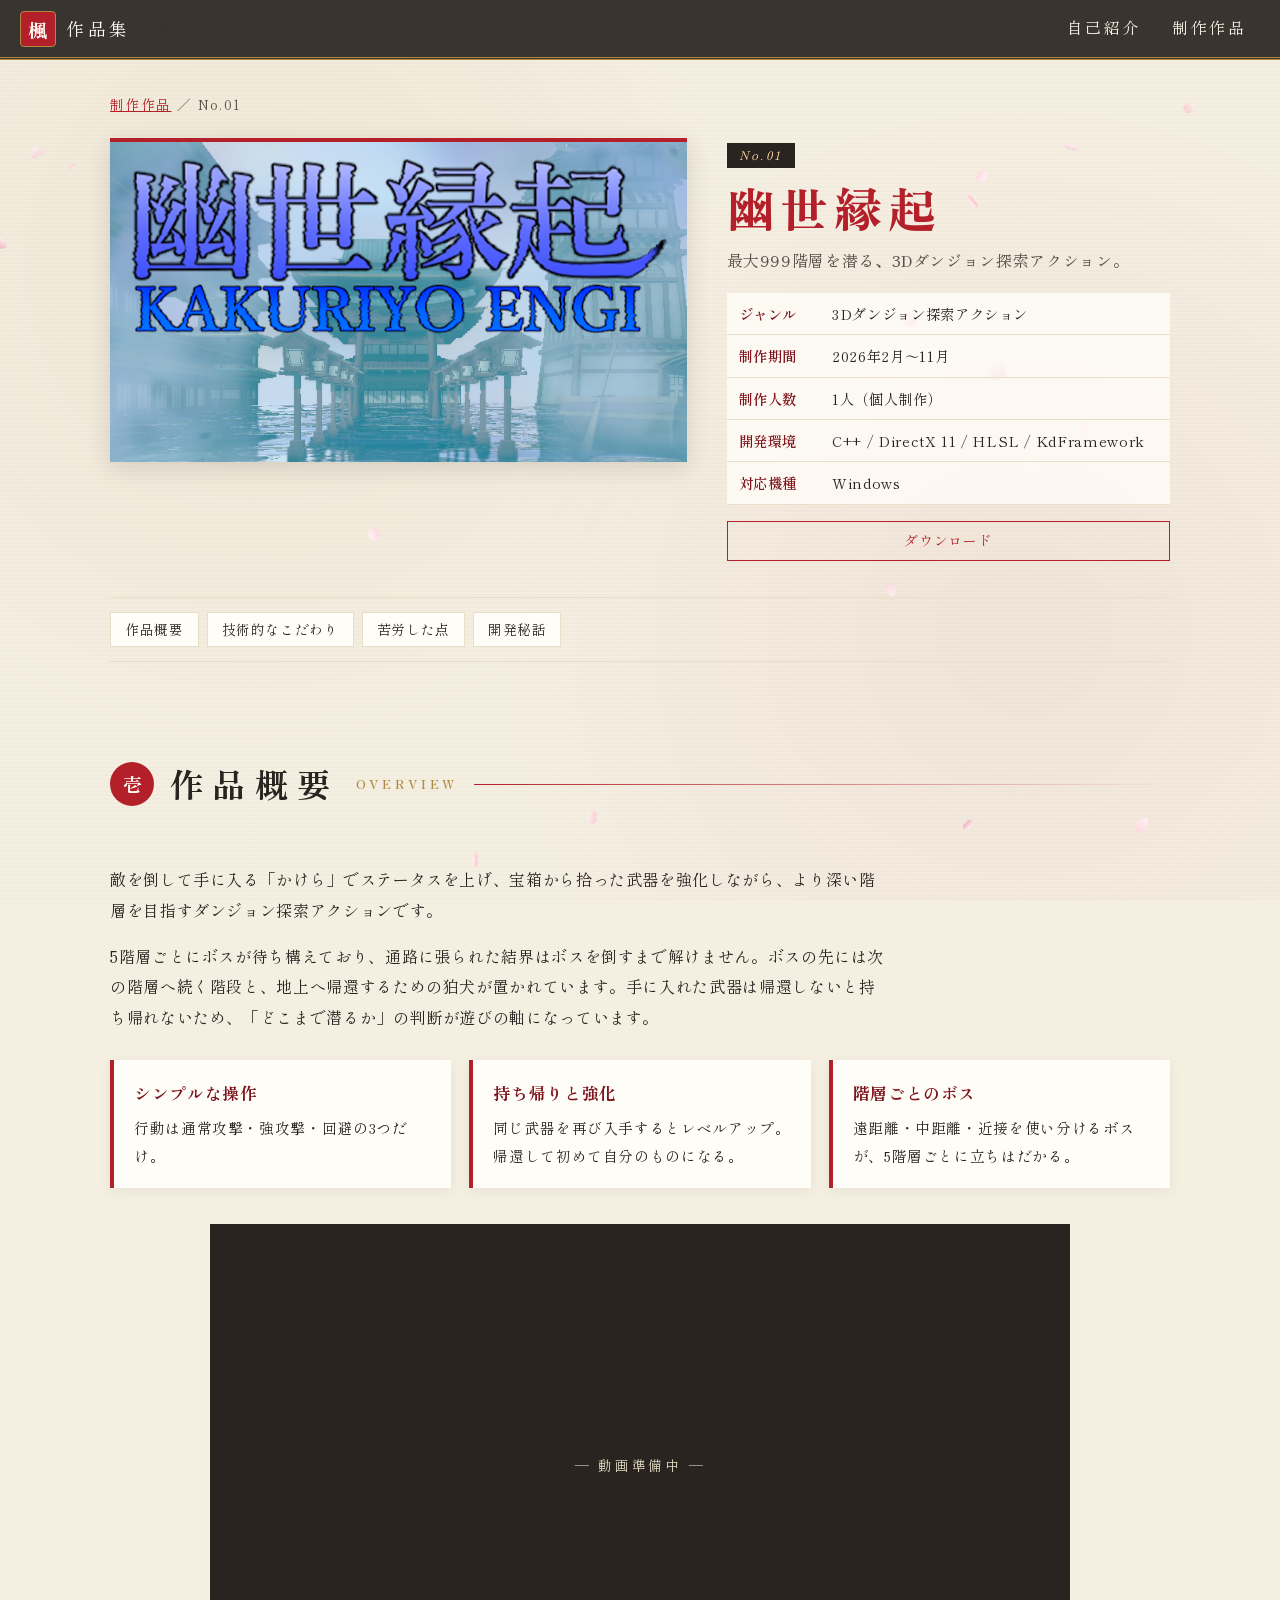
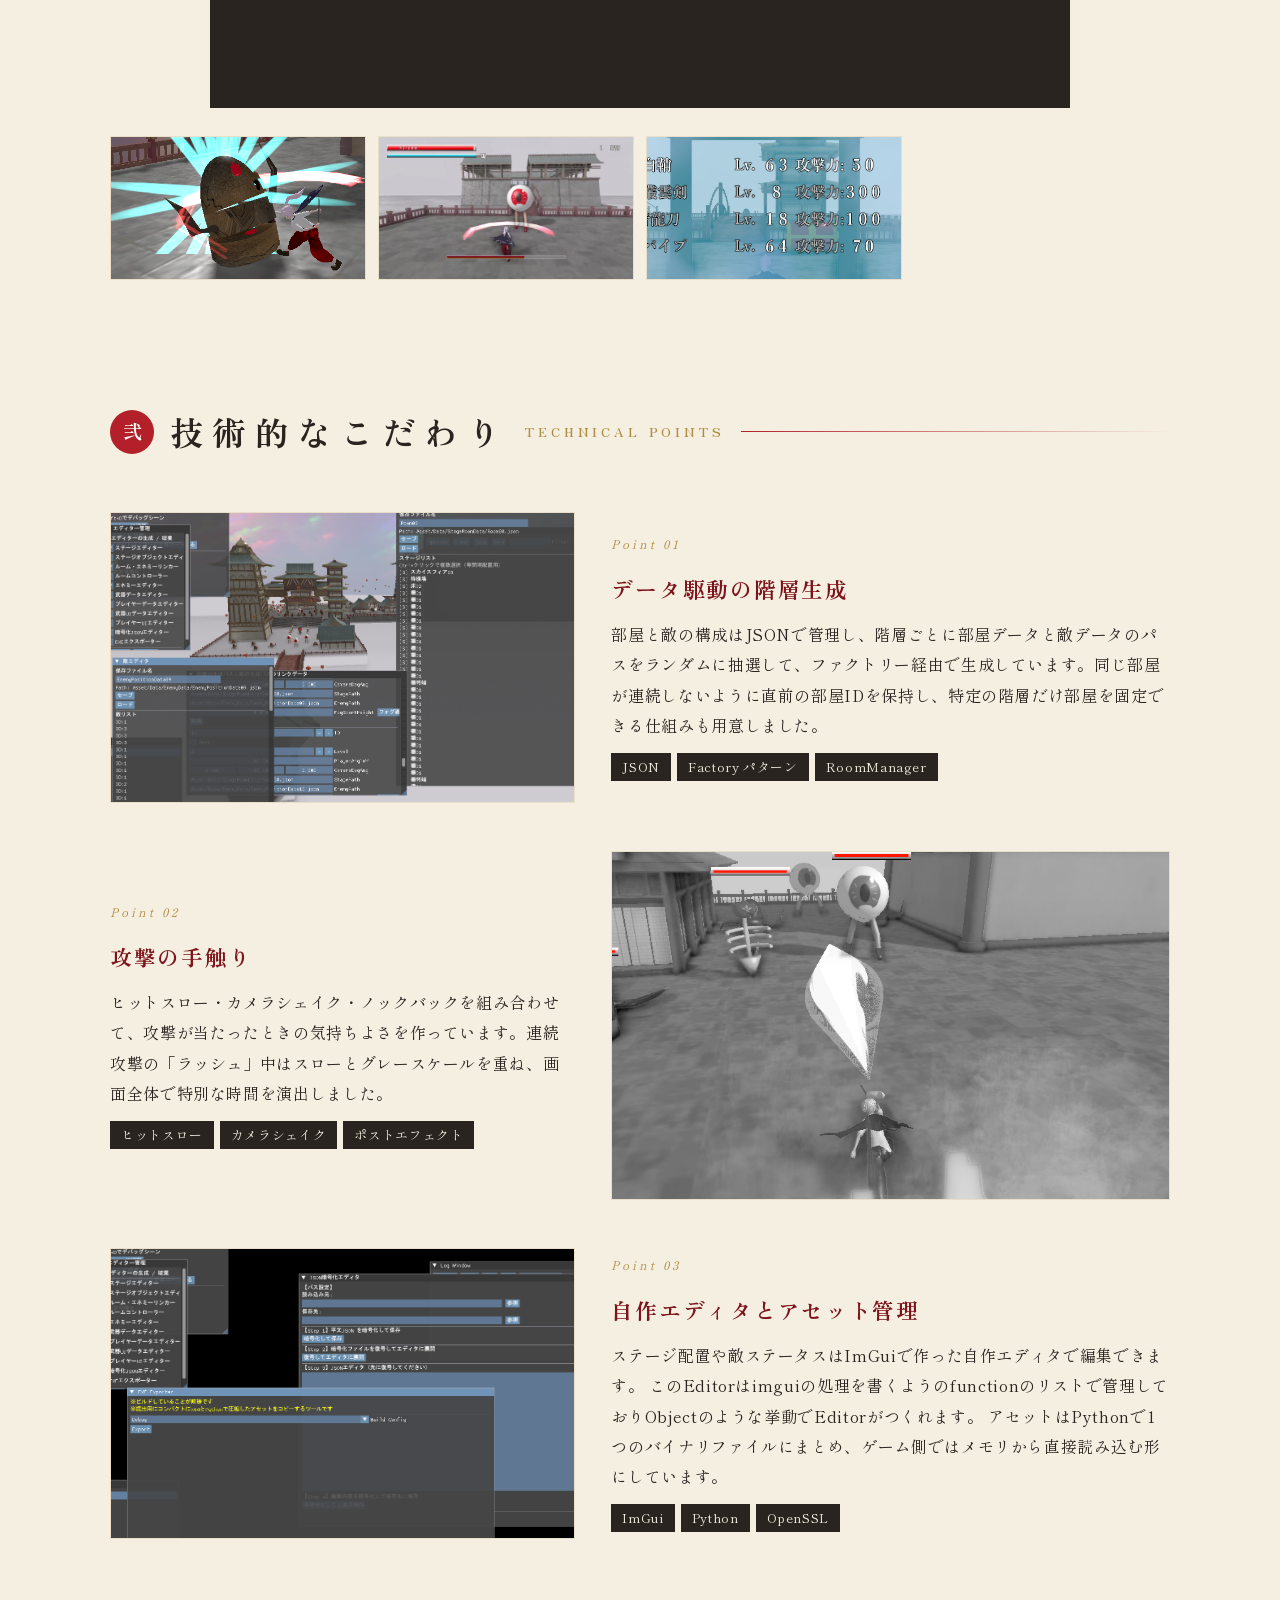
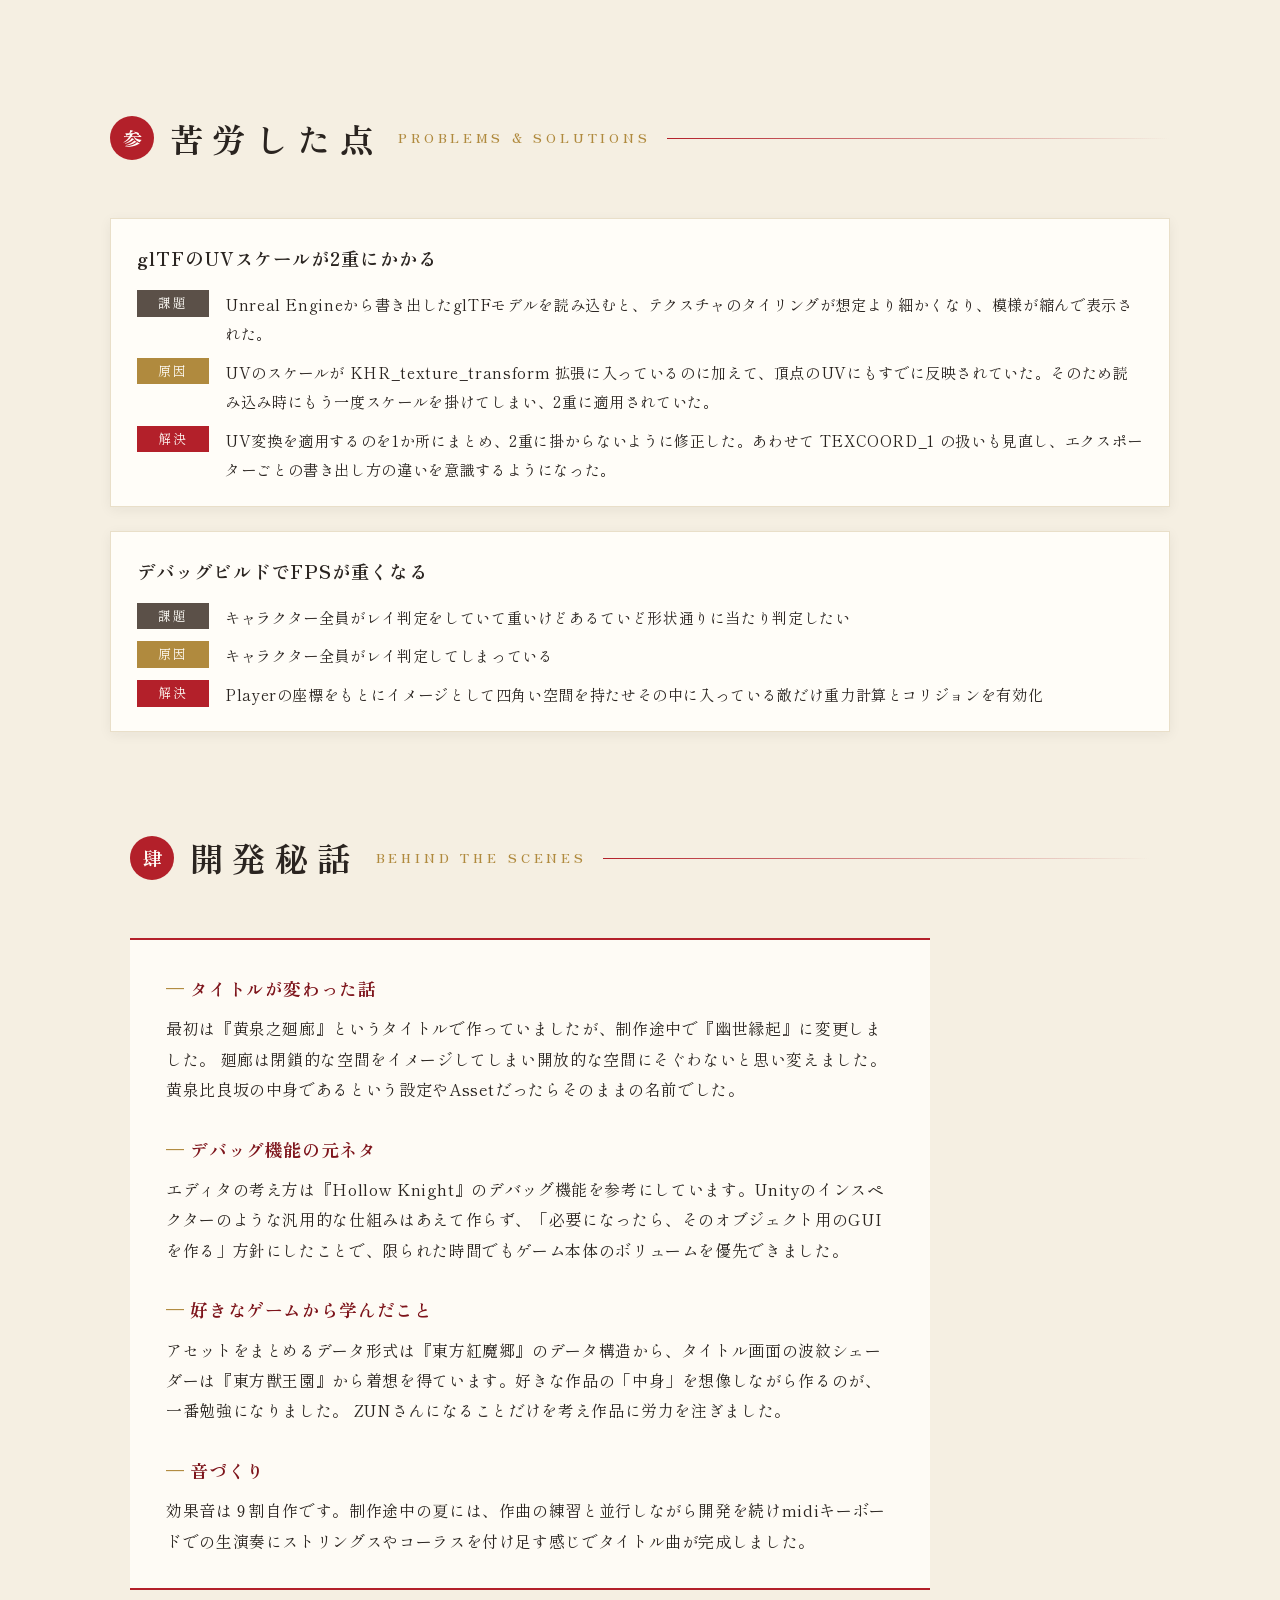
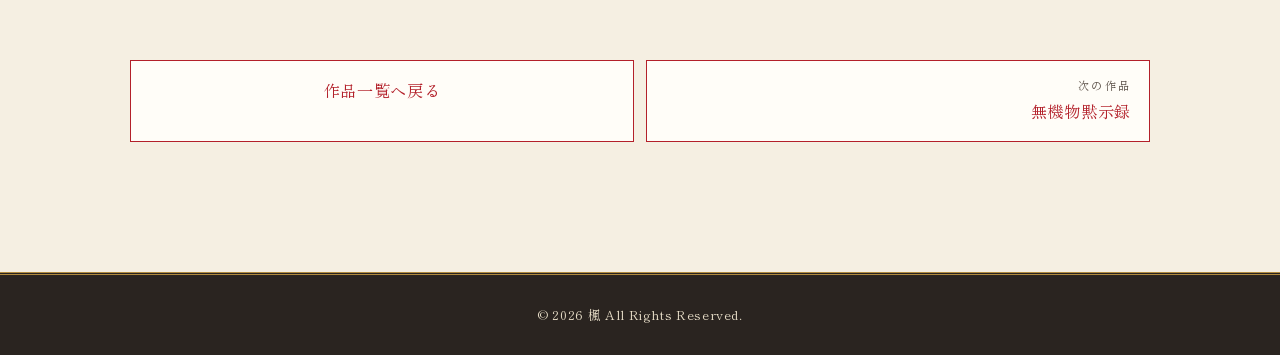
==== work-kakuriyo.html @ 5cadcb5b "Portfolio" ====
<!DOCTYPE html>
<html lang="ja">
<head>
  <meta charset="UTF-8">
  <meta name="viewport" content="width=device-width, initial-scale=1.0">
  <title>幽世縁起 ― 開発の詳細 ｜ 楓 作品集</title>
  <meta name="description" content="個人制作の3Dダンジョン探索アクション『幽世縁起』の開発概要と開発秘話。">

  <link rel="preconnect" href="https://fonts.googleapis.com">
  <link rel="preconnect" href="https://fonts.gstatic.com" crossorigin>
  <link href="https://fonts.googleapis.com/css2?family=Shippori+Mincho:wght@400;600;800&family=Zen+Old+Mincho:wght@400;700;900&display=swap" rel="stylesheet">

  <link rel="stylesheet" href="style.css">
</head>
<body class="page-detail">

  <canvas id="sakura" aria-hidden="true"></canvas>

  <!-- ===================== ヘッダー（トップページと共通） ===================== -->
  <header class="site-header">
    <a href="index.html" class="logo">
      <span class="logo-mark">楓</span>
      <span class="logo-text">作品集</span>
    </a>

    <button class="nav-toggle" aria-label="メニューを開く" aria-expanded="false" aria-controls="global-nav">
      <span></span><span></span><span></span>
    </button>

    <nav id="global-nav" class="global-nav">
      <ul>
        <li><a href="index.html#about">自己紹介</a></li>
        <li><a href="index.html#works">制作作品</a></li>
      </ul>
    </nav>
  </header>

  <main id="top">

    <!-- ===================== 作品ヘッダー ===================== -->
    <section class="detail-hero">
      <p class="breadcrumb"><a href="index.html#works">制作作品</a> ／ No.01</p>

      <div class="detail-hero-inner">
        <figure class="detail-visual">
          <img src="images/kakuriyo01.png" alt="幽世縁起のキービジュアル" data-fallback="KEY VISUAL">
        </figure>

        <div class="detail-head">
          <p class="detail-no">No.01</p>
          <h1 class="detail-title">幽世縁起</h1>
          <p class="detail-catch">最大999階層を潜る、3Dダンジョン探索アクション。</p>

          <table class="detail-meta">
            <tr><th>ジャンル</th><td>3Dダンジョン探索アクション</td></tr>
            <tr><th>制作期間</th><td>2026年2月〜11月</td></tr>
            <tr><th>制作人数</th><td>1人（個人制作）</td></tr>
            <tr><th>開発環境</th><td>C++ / DirectX 11 / HLSL / KdFramework</td></tr>
            <tr><th>対応機種</th><td>Windows</td></tr>
          </table>

          <div class="work-links">
            <a href="#" target="_blank" rel="noopener">ダウンロード</a>
          </div>
        </div>
      </div>

      <!-- ページ内目次 -->
      <nav class="toc" aria-label="ページ内目次">
        <a href="#overview">作品概要</a>
        <a href="#tech">技術的なこだわり</a>
        <a href="#problems">苦労した点</a>
        <a href="#story">開発秘話</a>
     
      </nav>
    </section>

    <!-- ===================== 壱 作品概要 ===================== -->
    <section id="overview" class="section">
      <h2 class="section-title"><span class="num">壱</span>作品概要<small>Overview</small></h2>

      <div class="prose reveal">
        <p>
          敵を倒して手に入る「かけら」でステータスを上げ、宝箱から拾った武器を強化しながら、より深い階層を目指すダンジョン探索アクションです。
        </p>
        <p>
          5階層ごとにボスが待ち構えており、通路に張られた結界はボスを倒すまで解けません。ボスの先には次の階層へ続く階段と、地上へ帰還するための狛犬が置かれています。手に入れた武器は帰還しないと持ち帰れないため、「どこまで潜るか」の判断が遊びの軸になっています。
        </p>
      </div>

      <!-- 遊び方のポイント（3つ程度がおすすめ） -->
      <ul class="feature-list reveal">
        <li>
          <h3>シンプルな操作</h3>
          <p>行動は通常攻撃・強攻撃・回避の3つだけ。</p>
        </li>
        <li>
          <h3>持ち帰りと強化</h3>
          <p>同じ武器を再び入手するとレベルアップ。帰還して初めて自分のものになる。</p>
        </li>
        <li>
          <h3>階層ごとのボス</h3>
          <p>遠距離・中距離・近接を使い分けるボスが、5階層ごとに立ちはだかる。</p>
        </li>
      </ul>

      <!-- プレイ動画：data-youtube に動画ID か URL -->
      <div class="detail-video reveal">
        <div class="work-video" data-youtube=""></div>
      </div>

      <!-- スクリーンショット（クリックで拡大）。枚数は自由に増減OK -->
      <div class="gallery reveal">
        <img src="images/kakuriyo02.png" alt="スクリーンショット1" data-fallback="SS 1">
        <img src="images/kakuriyo03.png" alt="スクリーンショット2" data-fallback="SS 2">
        <img src="images/kakuriyo04.png" alt="スクリーンショット3" data-fallback="SS 3">
      </div>
    </section>

    <!-- ===================== 弐 技術的なこだわり ===================== -->
    <section id="tech" class="section">
      <h2 class="section-title"><span class="num">弐</span>技術的なこだわり<small>Technical Points</small></h2>

      <!-- ▼ こだわり1つ分 ▼ ここをコピーで増やせます -->
      <article class="point reveal">
        <figure class="point-image">
          <img src="images/kakuriyo_point1.png" alt="部屋生成の図" data-fallback="POINT 1">
        </figure>
        <div class="point-body">
          <p class="point-no">Point 01</p>
          <h3>データ駆動の階層生成</h3>
          <p>
            部屋と敵の構成はJSONで管理し、階層ごとに部屋データと敵データのパスをランダムに抽選して、ファクトリー経由で生成しています。同じ部屋が連続しないように直前の部屋IDを保持し、特定の階層だけ部屋を固定できる仕組みも用意しました。
          </p>
          <ul class="tags tags-tech">
            <li>JSON</li><li>Factory パターン</li><li>RoomManager</li>
          </ul>
        </div>
      </article>
      <!-- ▲ こだわり1つ分 ここまで ▲ -->

    

      <article class="point reveal">
        <figure class="point-image">
          <img src="images/kakuriyo_point2.png" alt="攻撃の手触りの演出" data-fallback="POINT 3">
        </figure>
        <div class="point-body">
          <p class="point-no">Point 02</p>
          <h3>攻撃の手触り</h3>
          <p>
            ヒットスロー・カメラシェイク・ノックバックを組み合わせて、攻撃が当たったときの気持ちよさを作っています。連続攻撃の「ラッシュ」中はスローとグレースケールを重ね、画面全体で特別な時間を演出しました。
          </p>
          <ul class="tags tags-tech">
            <li>ヒットスロー</li><li>カメラシェイク</li><li>ポストエフェクト</li>
          </ul>
        </div>
      </article>

      <article class="point reveal">
        <figure class="point-image">
          <img src="images/kakuriyo_point3.png" alt="自作エディタ" data-fallback="POINT 4">
        </figure>
        <div class="point-body">
          <p class="point-no">Point 03</p>
          <h3>自作エディタとアセット管理</h3>
          <p>
            ステージ配置や敵ステータスはImGuiで作った自作エディタで編集できます。
            このEditorはimguiの処理を書くようのfunctionのリストで管理しておりObjectのような挙動でEditorがつくれます。
            アセットはPythonで1つのバイナリファイルにまとめ、ゲーム側ではメモリから直接読み込む形にしています。
          </p>
          <ul class="tags tags-tech">
            <li>ImGui</li><li>Python</li><li>OpenSSL</li>
          </ul>
        </div>
      </article>

 
    </section>

    <!-- ===================== 参 苦労した点 ===================== -->
    <section id="problems" class="section">
      <h2 class="section-title"><span class="num">参</span>苦労した点<small>Problems &amp; Solutions</small></h2>

     
    <div class="problem reveal">
        <h3>glTFのUVスケールが2重にかかる</h3>
        <dl>
          <dt class="p-issue">課題</dt>
          <dd>Unreal Engineから書き出したglTFモデルを読み込むと、テクスチャのタイリングが想定より細かくなり、模様が縮んで表示された。</dd>
          <dt class="p-cause">原因</dt>
          <dd>UVのスケールが KHR_texture_transform 拡張に入っているのに加えて、頂点のUVにもすでに反映されていた。そのため読み込み時にもう一度スケールを掛けてしまい、2重に適用されていた。</dd>
          <dt class="p-solve">解決</dt>
          <dd>UV変換を適用するのを1か所にまとめ、2重に掛からないように修正した。あわせて TEXCOORD_1 の扱いも見直し、エクスポーターごとの書き出し方の違いを意識するようになった。</dd>
        </dl>
      </div>
      <!-- ▲ 1件分 ここまで ▲ -->
    <div class="problem reveal">
        <h3>デバッグビルドでFPSが重くなる</h3>
        <dl>
          <dt class="p-issue">課題</dt>
          <dd>キャラクター全員がレイ判定をしていて重いけどあるていど形状通りに当たり判定したい</dd>
          <dt class="p-cause">原因</dt>
          <dd>キャラクター全員がレイ判定してしまっている</dd>
          <dt class="p-solve">解決</dt>
          <dd>Playerの座標をもとにイメージとして四角い空間を持たせその中に入っている敵だけ重力計算とコリジョンを有効化</dd>
        </dl>
      </div>
      
   

    <!-- ===================== 肆 開発秘話 ===================== -->
   
    <section id="story" class="section">
      <h2 class="section-title"><span class="num">肆</span>開発秘話<small>Behind the Scenes</small></h2>

      <div class="story reveal">
        <h3>タイトルが変わった話</h3>
        <p>
          最初は『黄泉之廻廊』というタイトルで作っていましたが、制作途中で『幽世縁起』に変更しました。
          廻廊は閉鎖的な空間をイメージしてしまい開放的な空間にそぐわないと思い変えました。
          黄泉比良坂の中身であるという設定やAssetだったらそのままの名前でした。
        </p>

        <h3>デバッグ機能の元ネタ</h3>
        <p>
          エディタの考え方は『Hollow Knight』のデバッグ機能を参考にしています。Unityのインスペクターのような汎用的な仕組みはあえて作らず、「必要になったら、そのオブジェクト用のGUIを作る」方針にしたことで、限られた時間でもゲーム本体のボリュームを優先できました。
        </p>

        <h3>好きなゲームから学んだこと</h3>
        <p>
          アセットをまとめるデータ形式は『東方紅魔郷』のデータ構造から、タイトル画面の波紋シェーダーは『東方獣王園』から着想を得ています。好きな作品の「中身」を想像しながら作るのが、一番勉強になりました。
          ZUNさんになることだけを考え作品に労力を注ぎました。
        </p>

        <h3>音づくり</h3>
        <p>
          効果音は９割自作です。制作途中の夏には、作曲の練習と並行しながら開発を続けmidiキーボードでの生演奏にストリングスやコーラスを付け足す感じでタイトル曲が完成しました。
        </p>
      </div>
    </section>



    <!-- ===================== 前後の作品 ===================== -->
    <nav class="work-pager" aria-label="作品の移動">
      <a class="pager-back" href="index.html#works">作品一覧へ戻る</a>
      <a class="pager-next" href="work-mukibutsu.html"><small>次の作品</small>無機物黙示録</a>
    </nav>

  </main>

  <footer class="site-footer">
    <p>&copy; <span id="year"></span> 楓 All Rights Reserved.</p>
  </footer>

  <a href="#top" class="to-top" aria-label="ページ上部へ">▲</a>

  <script src="script.js"></script>
</body>
</html>
---- style.css ----
@charset "UTF-8";

/* =========================================================
   色・フォントの設定（ここを変えると全体の雰囲気が変わります）
   ========================================================= */
:root {
  --red:        #b3202a;   /* 紅 */
  --red-dark:   #7d141b;
  --paper:      #f5efe2;   /* 和紙 */
  --paper-dark: #e9dfc9;
  --ink:        #2a2420;   /* 墨 */
  --ink-soft:   #5b5048;
  --gold:       #b08a3e;   /* 金 */
  --white:      #fffdf8;

  --font-title: "Zen Old Mincho", "Shippori Mincho", "Yu Mincho", "游明朝", serif;
  --font-body:  "Shippori Mincho", "Yu Mincho", "游明朝", serif;

  --max-width: 1100px;
  --header-h: 60px;
}

/* =========================================================
   リセット・基本
   ========================================================= */
*, *::before, *::after { box-sizing: border-box; }

html {
  scroll-behavior: smooth;
  scroll-padding-top: var(--header-h);
}

body {
  margin: 0;
  font-family: var(--font-body);
  color: var(--ink);
  line-height: 1.9;
  letter-spacing: 0.04em;
  background-color: var(--paper);
  /* 和紙っぽいムラ */
  background-image:
    radial-gradient(circle at 20% 30%, rgba(176, 138, 62, 0.08) 0, transparent 40%),
    radial-gradient(circle at 80% 70%, rgba(179, 32, 42, 0.05) 0, transparent 45%),
    repeating-linear-gradient(0deg, rgba(0,0,0,0.012) 0 2px, transparent 2px 4px);
  background-attachment: fixed;
  -webkit-text-size-adjust: 100%;
}

img { max-width: 100%; display: block; }

a { color: var(--red); }
a:hover { color: var(--red-dark); }

ul { margin: 0; padding: 0; list-style: none; }

#sakura {
  position: fixed;
  inset: 0;
  width: 100%;
  height: 100%;
  z-index: -1;
  pointer-events: none;
}

/* =========================================================
   ヘッダー
   ========================================================= */
.site-header {
  position: fixed;
  top: 0; left: 0; right: 0;
  z-index: 100;
  height: var(--header-h);
  display: flex;
  align-items: center;
  justify-content: space-between;
  padding: 0 20px;
  background: rgba(42, 36, 32, 0.92);
  border-bottom: 3px double var(--gold);
  backdrop-filter: blur(4px);
}

.logo {
  display: flex;
  align-items: center;
  gap: 10px;
  text-decoration: none;
  color: var(--white);
  font-family: var(--font-title);
}

.logo-mark {
  display: grid;
  place-items: center;
  width: 36px; height: 36px;
  background: var(--red);
  color: var(--white);
  font-weight: 900;
  font-size: 1.2rem;
  border: 1px solid var(--gold);
  border-radius: 4px;
}

.logo-text { font-size: 1.1rem; letter-spacing: 0.2em; }
.logo:hover { color: var(--white); }

.global-nav ul { display: flex; gap: 4px; }

.global-nav a {
  display: block;
  padding: 6px 14px;
  color: var(--paper);
  text-decoration: none;
  font-family: var(--font-title);
  letter-spacing: 0.15em;
  border-bottom: 2px solid transparent;
  transition: color 0.2s, border-color 0.2s;
}

.global-nav a:hover,
.global-nav a.is-current {
  color: #ffd9a0;
  border-bottom-color: var(--red);
}

/* ハンバーガー（スマホのみ表示） */
.nav-toggle {
  display: none;
  width: 40px; height: 40px;
  padding: 8px;
  background: none;
  border: 1px solid var(--gold);
  border-radius: 4px;
  cursor: pointer;
}

.nav-toggle span {
  display: block;
  height: 2px;
  margin: 5px 0;
  background: var(--paper);
  transition: transform 0.3s, opacity 0.3s;
}

.nav-toggle[aria-expanded="true"] span:nth-child(1) { transform: translateY(7px) rotate(45deg); }
.nav-toggle[aria-expanded="true"] span:nth-child(2) { opacity: 0; }
.nav-toggle[aria-expanded="true"] span:nth-child(3) { transform: translateY(-7px) rotate(-45deg); }

/* =========================================================
   トップ（ヒーロー）
   ========================================================= */
.hero {
  position: relative;
  min-height: 100vh;
  min-height: 100svh;
  display: flex;
  flex-direction: column;
  align-items: center;
  justify-content: center;
  padding: calc(var(--header-h) + 40px) 20px 80px;
  text-align: center;
}

.hero-inner {
  display: flex;
  align-items: center;
  gap: 60px;
}

.hero-vertical {
  writing-mode: vertical-rl;
  font-family: var(--font-title);
  font-size: 1.15rem;
  line-height: 2.2;
  letter-spacing: 0.3em;
  color: var(--ink-soft);
  margin: 0;
  padding: 16px 10px;
  border-right: 1px solid var(--red);
  border-left: 1px solid var(--red);
}

.hero-title {
  position: relative;
  padding: 40px 50px;
  background: rgba(255, 253, 248, 0.8);
  border-top: 2px solid var(--red);
  border-bottom: 2px solid var(--red);
}

.hero-sub {
  margin: 0;
  font-size: 0.8rem;
  letter-spacing: 0.4em;
  color: var(--gold);
  text-transform: uppercase;
}

.hero h1 {
  margin: 8px 0 4px;
  font-family: var(--font-title);
  font-weight: 900;
  font-size: clamp(2.4rem, 7vw, 4.2rem);
  letter-spacing: 0.15em;
  line-height: 1.3;
  color: var(--red);
  text-shadow: 2px 2px 0 var(--paper-dark);
}

.hero-en {
  margin: 0;
  font-style: italic;
  color: var(--ink-soft);
  letter-spacing: 0.08em;
}

.hero-meta {
  display: inline-block;
  margin: 20px 0 0;
  padding: 4px 16px;
  font-size: 0.9rem;
  background: var(--ink);
  color: var(--paper);
  letter-spacing: 0.2em;
}

.scroll-down {
  position: absolute;
  bottom: 24px;
  left: 50%;
  transform: translateX(-50%);
  font-size: 0.8rem;
  letter-spacing: 0.3em;
  color: var(--ink-soft);
  text-decoration: none;
  text-align: center;
}

.scroll-down span {
  display: block;
  color: var(--red);
  animation: bob 1.6s ease-in-out infinite;
}

@keyframes bob {
  0%, 100% { transform: translateY(0); }
  50%      { transform: translateY(6px); }
}

/* =========================================================
   セクション共通
   ========================================================= */
.section {
  max-width: var(--max-width);
  margin: 0 auto;
  padding: 90px 20px;
}

.section-title {
  display: flex;
  align-items: center;
  gap: 16px;
  margin: 0 0 48px;
  font-family: var(--font-title);
  font-weight: 700;
  font-size: clamp(1.6rem, 4vw, 2.1rem);
  letter-spacing: 0.25em;
}

/* 見出しの番号 */
.section-title .num {
  display: grid;
  place-items: center;
  flex-shrink: 0;
  width: 44px;
  height: 44px;
  background: var(--red);
  color: var(--white);
  font-size: 1.2rem;
  border-radius: 50%;
  letter-spacing: 0;
}

.section-title small {
  font-size: 0.8rem;
  letter-spacing: 0.3em;
  color: var(--gold);
  text-transform: uppercase;
}

.section-title::after {
  content: "";
  flex: 1;
  height: 1px;
  background: linear-gradient(to right, var(--red), transparent);
}

/* スクロールでふわっと表示 */
.reveal {
  opacity: 0;
  transform: translateY(24px);
  transition: opacity 0.7s ease, transform 0.7s ease;
}
.reveal.is-visible {
  opacity: 1;
  transform: none;
}

/* 画像が無い時の代わり表示（script.js で付与） */
.img-placeholder {
  display: grid;
  place-items: center;
  width: 100%;
  height: 100%;
  min-height: 160px;
  background:
    repeating-linear-gradient(45deg, var(--paper-dark) 0 10px, var(--paper) 10px 20px);
  color: var(--ink-soft);
  font-size: 0.85rem;
  letter-spacing: 0.2em;
  text-align: center;
}

/* =========================================================
   自己紹介
   ========================================================= */
.about {
  display: grid;
  grid-template-columns: 260px 1fr;
  gap: 48px;
  align-items: start;
}

.about-photo {
  margin: 0;
  aspect-ratio: 1 / 1;
  overflow: hidden;
  border: 1px solid var(--paper-dark);
  border-radius: 50%;
  box-shadow: 0 4px 16px rgba(42, 36, 32, 0.1);
  background: var(--white);
}

.about-photo img {
  width: 100%;
  height: 100%;
  object-fit: cover;
}

.about-lead {
  margin-top: 0;
  font-family: var(--font-title);
  font-size: 1.2rem;
  font-weight: 700;
}

.profile-table {
  width: 100%;
  margin-top: 24px;
  border-collapse: collapse;
  background: rgba(255, 253, 248, 0.7);
}

.profile-table th,
.profile-table td {
  padding: 10px 14px;
  border: 1px solid var(--paper-dark);
  text-align: left;
  vertical-align: top;
}

.profile-table th {
  width: 9em;
  background: var(--red);
  color: var(--white);
  font-weight: 600;
  white-space: nowrap;
}

/* =========================================================
   制作作品
   ========================================================= */
.works-grid {
  display: grid;
  grid-template-columns: repeat(auto-fit, minmax(300px, 1fr));
  gap: 32px;
}

.work-card {
  position: relative;
  display: flex;
  flex-direction: column;
  background: var(--white);
  border: 1px solid var(--paper-dark);
  border-top: 4px solid var(--red);
  box-shadow: 0 4px 16px rgba(42, 36, 32, 0.08);
  transition: transform 0.25s, box-shadow 0.25s;
}

.work-card:hover {
  transform: translateY(-4px);
  box-shadow: 0 10px 26px rgba(42, 36, 32, 0.16);
}

.work-stage {
  position: absolute;
  top: 12px;
  left: -6px;
  z-index: 2;
  padding: 2px 14px;
  background: var(--ink);
  color: #ffd9a0;
  font-size: 0.75rem;
  letter-spacing: 0.2em;
  font-style: italic;
}

.work-thumb {
  margin: 0;
  aspect-ratio: 16 / 9;
  overflow: hidden;
  background: var(--paper);
}

.work-thumb img {
  width: 100%;
  height: 100%;
  object-fit: cover;
  transition: transform 0.4s;
}

.work-card:hover .work-thumb img { transform: scale(1.04); }

.work-body {
  display: flex;
  flex-direction: column;
  flex: 1;
  padding: 20px 22px 24px;
}

.work-title {
  margin: 0;
  font-family: var(--font-title);
  font-size: 1.35rem;
  letter-spacing: 0.1em;
  color: var(--red-dark);
}

.work-period {
  margin: 2px 0 12px;
  font-size: 0.8rem;
  color: var(--ink-soft);
}

.work-desc {
  margin: 0 0 16px;
  font-size: 0.95rem;
}

.work-info {
  margin: 0 0 18px;
}

.work-info dt {
  margin-top: 10px;
  font-size: 0.8rem;
  font-weight: 600;
  color: var(--gold);
  letter-spacing: 0.2em;
}

.work-info dt::before { content: "◆ "; color: var(--red); }

.work-info dd { margin: 4px 0 0; }

.tags {
  display: flex;
  flex-wrap: wrap;
  gap: 6px;
}

.tags li {
  padding: 1px 10px;
  font-size: 0.8rem;
  border: 1px solid var(--red);
  color: var(--red);
  background: var(--white);
}

.tags-tech li {
  border-color: var(--ink);
  background: var(--ink);
  color: var(--paper);
}

/* YouTube 埋め込み */
.work-video {
  position: relative;
  aspect-ratio: 16 / 9;
  margin-top: auto;
  background: var(--ink);
  overflow: hidden;
}

.work-video iframe {
  position: absolute;
  inset: 0;
  width: 100%;
  height: 100%;
  border: 0;
}

.work-video .video-empty {
  display: grid;
  place-items: center;
  height: 100%;
  color: var(--paper-dark);
  font-size: 0.85rem;
  letter-spacing: 0.2em;
}

/* クリックで読み込むサムネイル */
.video-poster {
  position: absolute;
  inset: 0;
  width: 100%;
  height: 100%;
  padding: 0;
  border: 0;
  cursor: pointer;
  background: var(--ink) center / cover no-repeat;
}

.video-poster::after {
  content: "▶";
  position: absolute;
  top: 50%; left: 50%;
  transform: translate(-50%, -50%);
  display: grid;
  place-items: center;
  width: 64px; height: 64px;
  padding-left: 4px;
  font-size: 1.5rem;
  color: var(--white);
  background: var(--red);
  border: 2px solid var(--white);
  border-radius: 50%;
  transition: transform 0.2s;
}

.video-poster:hover::after { transform: translate(-50%, -50%) scale(1.1); }

.work-links {
  display: flex;
  flex-wrap: wrap;
  gap: 10px;
  margin-top: 16px;
}

.work-links a {
  flex: 1;
  min-width: 100px;
  padding: 6px 12px;
  text-align: center;
  text-decoration: none;
  font-size: 0.85rem;
  border: 1px solid var(--red);
  color: var(--red);
  transition: background 0.2s, color 0.2s;
}

.work-links a:hover {
  background: var(--red);
  color: var(--white);
}

/* =========================================================
   連絡先
   ========================================================= */
.contact {
  max-width: 640px;
  margin: 0 auto;
  padding: 36px 32px;
  background: var(--white);
  border: 1px solid var(--paper-dark);
  border-top: 4px solid var(--red);
  box-shadow: 0 4px 16px rgba(42, 36, 32, 0.08);
  text-align: center;
}

.contact-lead { margin-top: 0; }

.contact-list { text-align: left; }

.contact-list li {
  display: flex;
  flex-wrap: wrap;
  align-items: center;
  gap: 8px 16px;
  padding: 12px 0;
  border-bottom: 1px dotted var(--paper-dark);
}

.contact-list li:last-child { border-bottom: 0; }

.contact-label {
  min-width: 6em;
  padding: 0 10px;
  font-size: 0.85rem;
  background: var(--red);
  color: var(--white);
  text-align: center;
}

.contact-list a { word-break: break-all; }

/* =========================================================
   フッター
   ========================================================= */
.site-footer {
  margin-top: 40px;
  padding: 28px 20px;
  background: var(--ink);
  color: var(--paper-dark);
  text-align: center;
  font-size: 0.8rem;
  border-top: 3px double var(--gold);
}

.site-footer p { margin: 0; }
.footer-update { margin-bottom: 4px !important; color: #ffd9a0; }

.to-top {
  position: fixed;
  right: 18px;
  bottom: 18px;
  z-index: 90;
  display: grid;
  place-items: center;
  width: 44px; height: 44px;
  background: var(--red);
  color: var(--white);
  text-decoration: none;
  border: 2px solid var(--white);
  border-radius: 50%;
  box-shadow: 0 2px 8px rgba(0,0,0,0.25);
  opacity: 0;
  pointer-events: none;
  transition: opacity 0.3s;
}

.to-top.is-show { opacity: 1; pointer-events: auto; }
.to-top:hover { color: var(--white); background: var(--red-dark); }

/* =========================================================
   レスポンシブ（タブレット・スマホ）
   ========================================================= */
@media (max-width: 768px) {

  .nav-toggle { display: block; }

  .global-nav {
    position: fixed;
    top: var(--header-h);
    left: 0; right: 0;
    background: rgba(42, 36, 32, 0.97);
    border-bottom: 3px double var(--gold);
    transform: translateY(-120%);
    visibility: hidden;
    transition: transform 0.3s, visibility 0.3s;
  }

  .global-nav.is-open {
    transform: none;
    visibility: visible;
  }

  .global-nav ul { flex-direction: column; padding: 8px 0; }
  .global-nav a  { padding: 14px 24px; border-bottom: 1px solid rgba(255,255,255,0.08); }

  .hero-inner {
    flex-direction: column-reverse;
    gap: 32px;
  }

  .hero-vertical {
    writing-mode: horizontal-tb;
    border: 0;
    border-top: 1px solid var(--red);
    border-bottom: 1px solid var(--red);
    padding: 8px 16px;
    font-size: 1rem;
    line-height: 1.8;
    letter-spacing: 0.2em;
  }

  .hero-title { padding: 28px 22px; }
  .hero-meta  { font-size: 0.8rem; letter-spacing: 0.08em; padding: 4px 10px; }

  .section { padding: 64px 16px; }

  .section-title { gap: 12px; margin-bottom: 32px; letter-spacing: 0.15em; }
  .section-title small { display: none; }
  .section-title .num { width: 36px; height: 36px; font-size: 1rem; }

  .about {
    grid-template-columns: 1fr;
    gap: 32px;
  }

  .about-photo { width: 200px; margin: 0 auto; }

  .profile-table th { width: 6.5em; padding: 8px 10px; }
  .profile-table td { padding: 8px 10px; }

  .works-grid { grid-template-columns: 1fr; gap: 28px; }

  .contact { padding: 28px 18px; }
}

@media (max-width: 400px) {
  .profile-table, .profile-table tbody, .profile-table tr,
  .profile-table th, .profile-table td { display: block; width: 100%; }
  .profile-table th { border-bottom: 0; }
}

/* =========================================================
   作品カード：詳細ページへのボタン
   ========================================================= */
.work-links a.work-detail {
  background: var(--red);
  color: var(--white);
}
.work-links a.work-detail:hover { background: var(--red-dark); }

/* =========================================================
   作品詳細ページ（work-○○.html）
   ========================================================= */
.detail-hero {
  max-width: var(--max-width);
  margin: 0 auto;
  padding: calc(var(--header-h) + 32px) 20px 20px;
}

.breadcrumb {
  margin: 0 0 20px;
  font-size: 0.85rem;
  color: var(--ink-soft);
  letter-spacing: 0.1em;
}

.detail-hero-inner {
  display: grid;
  grid-template-columns: 1.3fr 1fr;
  gap: 40px;
  align-items: start;
}

.detail-visual {
  margin: 0;
  aspect-ratio: 16 / 9;
  overflow: hidden;
  background: var(--white);
  border-top: 4px solid var(--red);
  box-shadow: 0 6px 22px rgba(42, 36, 32, 0.14);
}

.detail-visual img { width: 100%; height: 100%; object-fit: cover; }

.detail-no {
  display: inline-block;
  margin: 0;
  padding: 1px 12px;
  background: var(--ink);
  color: #ffd9a0;
  font-size: 0.75rem;
  font-style: italic;
  letter-spacing: 0.2em;
}

.detail-title {
  margin: 8px 0 6px;
  font-family: var(--font-title);
  font-weight: 900;
  font-size: clamp(2rem, 5vw, 3rem);
  letter-spacing: 0.12em;
  line-height: 1.3;
  color: var(--red);
}

.detail-catch {
  margin: 0 0 18px;
  font-family: var(--font-title);
  color: var(--ink-soft);
}

.detail-meta {
  width: 100%;
  border-collapse: collapse;
  font-size: 0.9rem;
  background: rgba(255, 253, 248, 0.8);
}

.detail-meta th,
.detail-meta td {
  padding: 7px 12px;
  border-bottom: 1px solid var(--paper-dark);
  text-align: left;
  vertical-align: top;
}

.detail-meta th {
  width: 6.5em;
  color: var(--red-dark);
  font-weight: 600;
  white-space: nowrap;
}

/* ページ内目次 */
.toc {
  display: flex;
  flex-wrap: wrap;
  gap: 8px;
  margin-top: 36px;
  padding: 14px 0;
  border-top: 1px solid var(--paper-dark);
  border-bottom: 1px solid var(--paper-dark);
}

.toc a {
  padding: 4px 14px;
  font-size: 0.85rem;
  text-decoration: none;
  color: var(--ink);
  border: 1px solid var(--paper-dark);
  background: var(--white);
  transition: border-color 0.2s, color 0.2s;
}

.toc a:hover { border-color: var(--red); color: var(--red); }

.page-detail .section { padding-top: 70px; padding-bottom: 50px; }

/* 文章ブロック */
.prose { max-width: 780px; }
.prose p { margin: 0 0 1em; }

/* 遊びのポイント */
.feature-list {
  display: grid;
  grid-template-columns: repeat(auto-fit, minmax(220px, 1fr));
  gap: 18px;
  margin: 28px 0 36px;
}

.feature-list li {
  padding: 18px 20px;
  background: var(--white);
  border-left: 4px solid var(--red);
  box-shadow: 0 3px 12px rgba(42, 36, 32, 0.06);
}

.feature-list h3 {
  margin: 0 0 4px;
  font-family: var(--font-title);
  font-size: 1.05rem;
  color: var(--red-dark);
}

.feature-list p { margin: 0; font-size: 0.92rem; }

.detail-video { max-width: 860px; margin: 0 auto 28px; }

/* ギャラリー */
.gallery {
  display: grid;
  grid-template-columns: repeat(auto-fill, minmax(220px, 1fr));
  gap: 12px;
}

.gallery img,
.gallery .img-placeholder {
  width: 100%;
  aspect-ratio: 16 / 9;
  object-fit: cover;
  min-height: 0;
}

.gallery img {
  cursor: zoom-in;
  border: 1px solid var(--paper-dark);
  transition: opacity 0.2s;
}

.gallery img:hover { opacity: 0.85; }

/* 拡大表示 */
.lightbox {
  position: fixed;
  inset: 0;
  z-index: 200;
  display: grid;
  place-items: center;
  padding: 20px;
  background: rgba(20, 16, 14, 0.88);
  cursor: zoom-out;
}

.lightbox img {
  max-width: 100%;
  max-height: 90vh;
  box-shadow: 0 10px 40px rgba(0, 0, 0, 0.5);
}

/* 技術的なこだわり */
.point {
  display: grid;
  grid-template-columns: 1fr 1.2fr;
  gap: 36px;
  align-items: center;
  margin-bottom: 48px;
}

.point:nth-of-type(even) .point-image { order: 2; }

.point-image {
  margin: 0;
  aspect-ratio: 16 / 10;
  overflow: hidden;
  background: var(--white);
  border: 1px solid var(--paper-dark);
}

.point-image img { width: 100%; height: 100%; object-fit: cover; }

.point-no {
  margin: 0;
  font-size: 0.75rem;
  font-style: italic;
  letter-spacing: 0.25em;
  color: var(--gold);
}

.point-body h3 {
  margin: 2px 0 10px;
  font-family: var(--font-title);
  font-size: 1.35rem;
  letter-spacing: 0.08em;
  color: var(--red-dark);
}

.point-body p { margin: 0 0 12px; }

.point-result {
  display: inline-block;
  padding: 4px 14px;
  background: var(--paper-dark);
  font-size: 0.9rem;
}

.point-result strong { color: var(--red); font-size: 1.05rem; }

.code-block {
  margin: 0 0 40px;
  padding: 18px 20px;
  overflow-x: auto;
  background: var(--ink);
  color: #f3e9d6;
  font-family: Consolas, "Courier New", monospace;
  font-size: 0.85rem;
  line-height: 1.7;
  border-left: 4px solid var(--red);
}

/* 苦労した点 */
.problem {
  margin-bottom: 24px;
  padding: 22px 26px;
  background: var(--white);
  border: 1px solid var(--paper-dark);
  box-shadow: 0 3px 12px rgba(42, 36, 32, 0.06);
}

.problem h3 {
  margin: 0 0 14px;
  font-family: var(--font-title);
  font-size: 1.15rem;
  letter-spacing: 0.06em;
}

.problem dl {
  display: grid;
  grid-template-columns: 4.5em 1fr;
  gap: 10px 16px;
  margin: 0;
}

.problem dt {
  align-self: start;
  padding: 1px 0;
  font-size: 0.8rem;
  text-align: center;
  letter-spacing: 0.15em;
  color: var(--white);
}

.problem dd { margin: 0; font-size: 0.95rem; }

.p-issue { background: var(--ink-soft); }
.p-cause { background: var(--gold); }
.p-solve { background: var(--red); }

/* 開発秘話 */
.story {
  max-width: 800px;
  padding: 32px 36px;
  background: rgba(255, 253, 248, 0.88);
  border-top: 2px solid var(--red);
  border-bottom: 2px solid var(--red);
}

.story h3 {
  margin: 28px 0 8px;
  font-family: var(--font-title);
  font-size: 1.1rem;
  color: var(--red-dark);
}

.story h3:first-child { margin-top: 0; }
.story h3::before { content: "― "; color: var(--gold); }
.story p { margin: 0; }

/* 今後の展望 */
.future-list li {
  position: relative;
  padding: 10px 0 10px 1.6em;
  border-bottom: 1px dotted var(--paper-dark);
}

.future-list li::before {
  content: "◆";
  position: absolute;
  left: 0;
  color: var(--red);
  font-size: 0.8rem;
  top: 13px;
}

/* 前後の作品 */
.work-pager {
  display: flex;
  justify-content: space-between;
  gap: 12px;
  max-width: var(--max-width);
  margin: 20px auto 0;
  padding: 0 20px 40px;
}

.work-pager a {
  flex: 1;
  padding: 14px 18px;
  text-align: center;
  text-decoration: none;
  font-family: var(--font-title);
  border: 1px solid var(--red);
  background: var(--white);
  color: var(--red);
  transition: background 0.2s, color 0.2s;
}

.work-pager a:hover { background: var(--red); color: var(--white); }

.work-pager small {
  display: block;
  font-size: 0.7rem;
  letter-spacing: 0.2em;
  color: var(--ink-soft);
}

.work-pager a:hover small { color: var(--paper); }

.pager-next { text-align: right !important; }
.pager-prev { text-align: left !important; }

@media (max-width: 768px) {
  .detail-hero { padding-top: calc(var(--header-h) + 20px); }
  .detail-hero-inner { grid-template-columns: 1fr; gap: 24px; }

  .point { grid-template-columns: 1fr; gap: 16px; margin-bottom: 40px; }
  .point:nth-of-type(even) .point-image { order: 0; }

  .problem { padding: 18px 16px; }
  .problem dl { grid-template-columns: 1fr; gap: 4px; }
  .problem dt { justify-self: start; padding: 0 12px; margin-top: 8px; }

  .story { padding: 24px 18px; }
  .gallery { grid-template-columns: repeat(2, 1fr); gap: 8px; }

  .work-pager { flex-direction: column; padding: 0 16px 32px; }
  .pager-next, .pager-prev { text-align: center !important; }
}

/* アニメーションを減らす設定の人向け */
@media (prefers-reduced-motion: reduce) {
  html { scroll-behavior: auto; }
  .reveal { opacity: 1; transform: none; transition: none; }
  .scroll-down span { animation: none; }
}
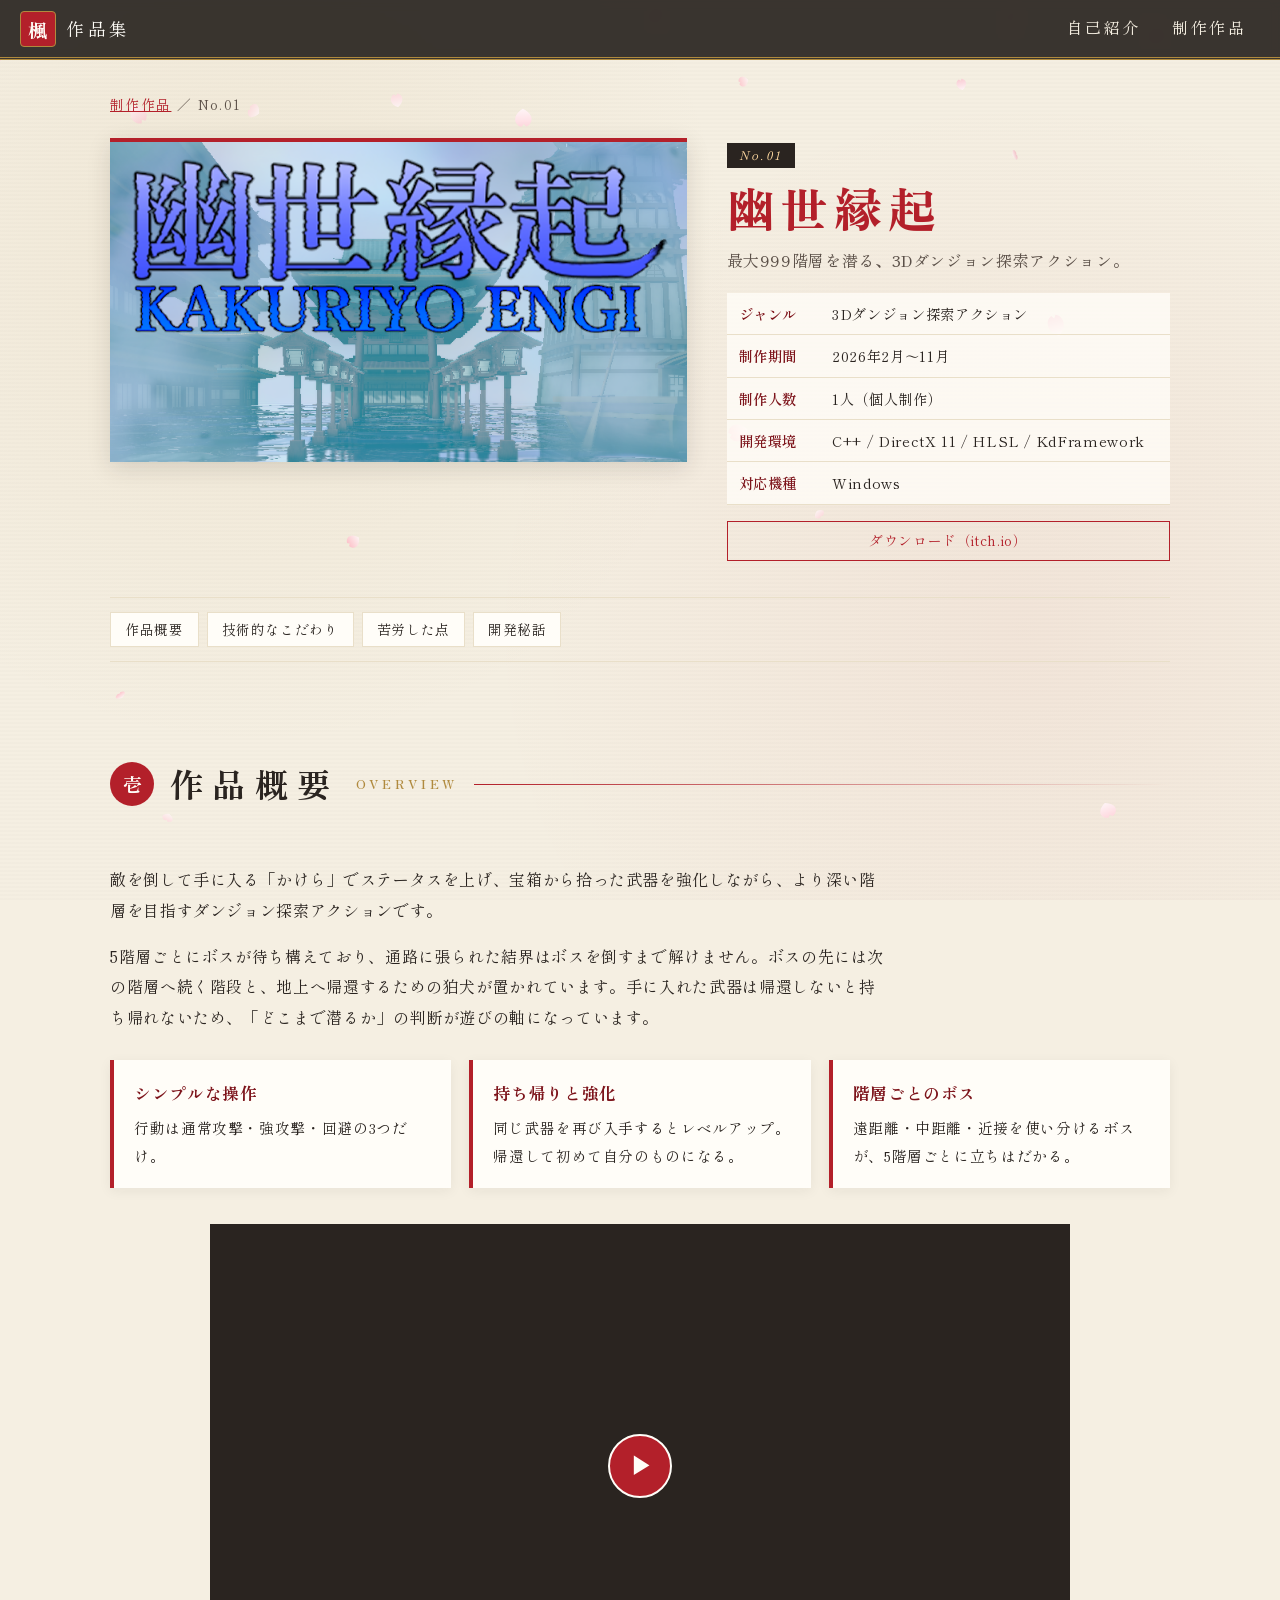
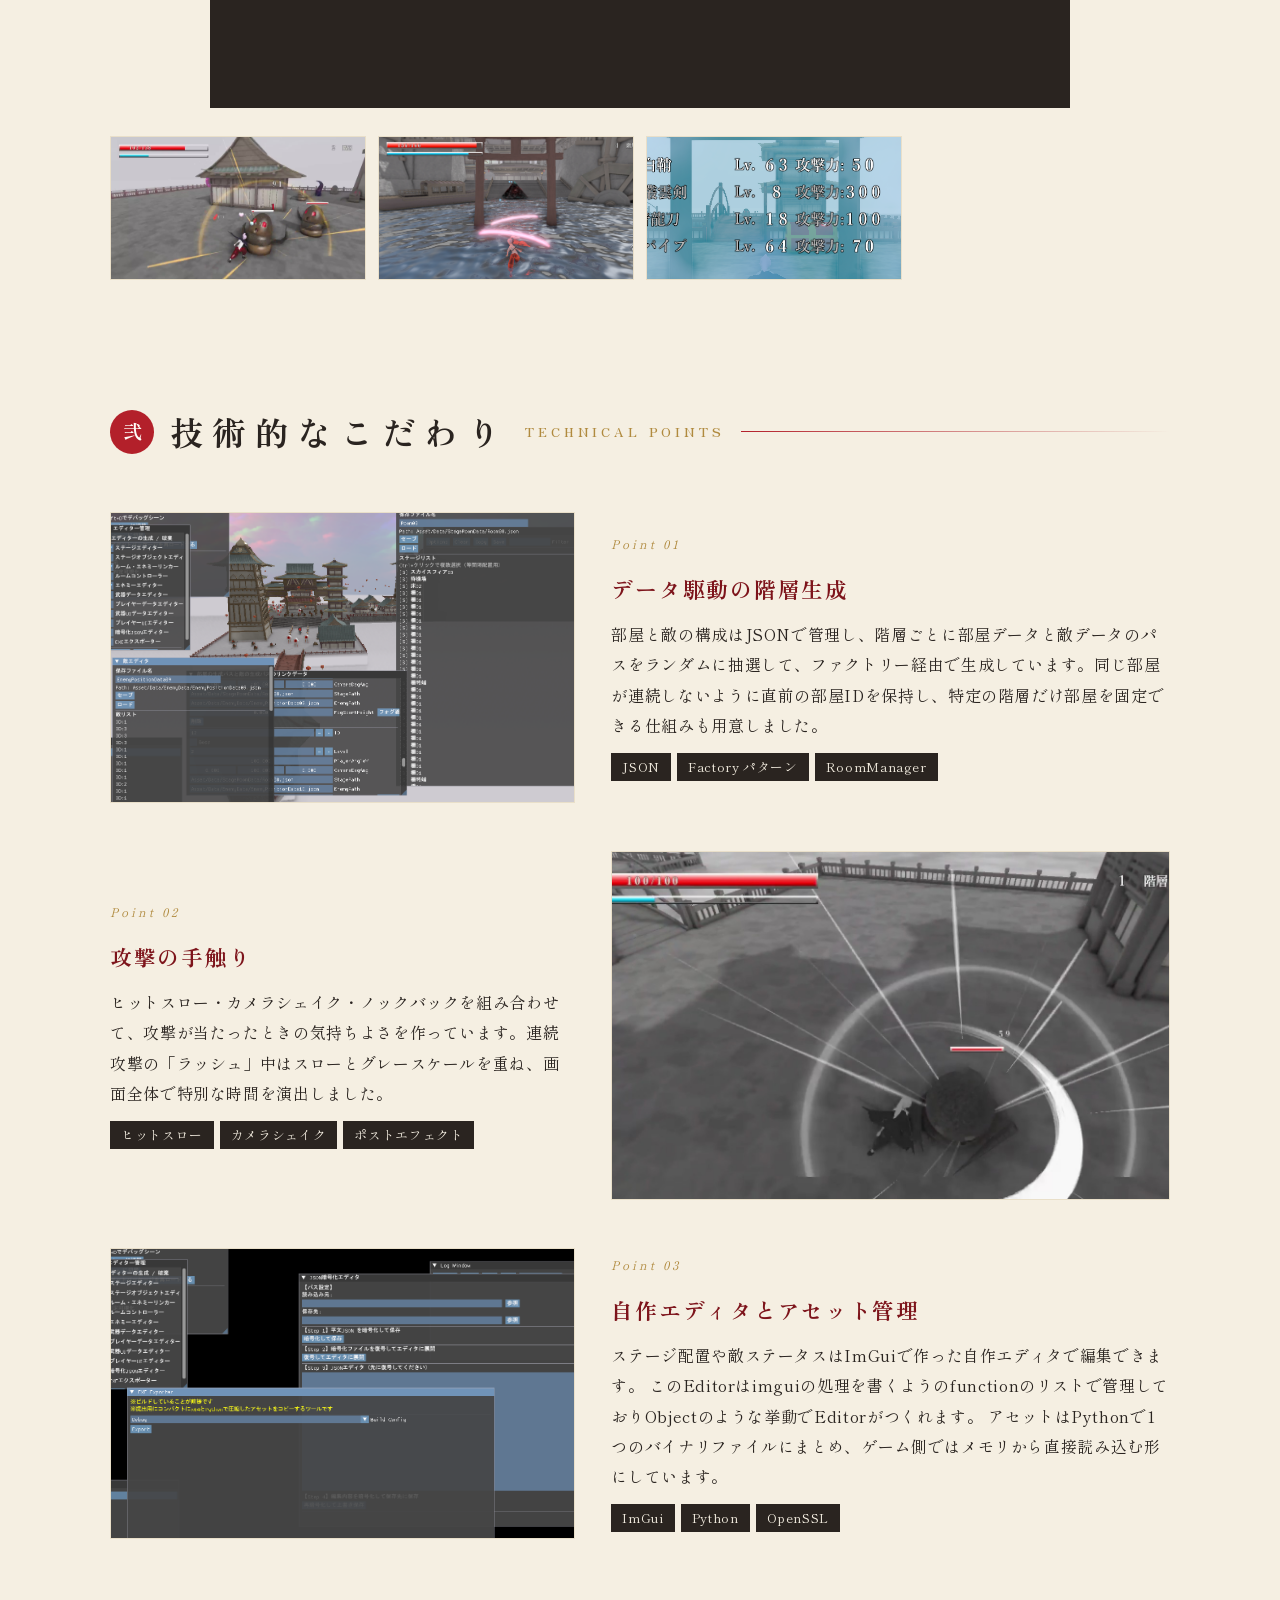
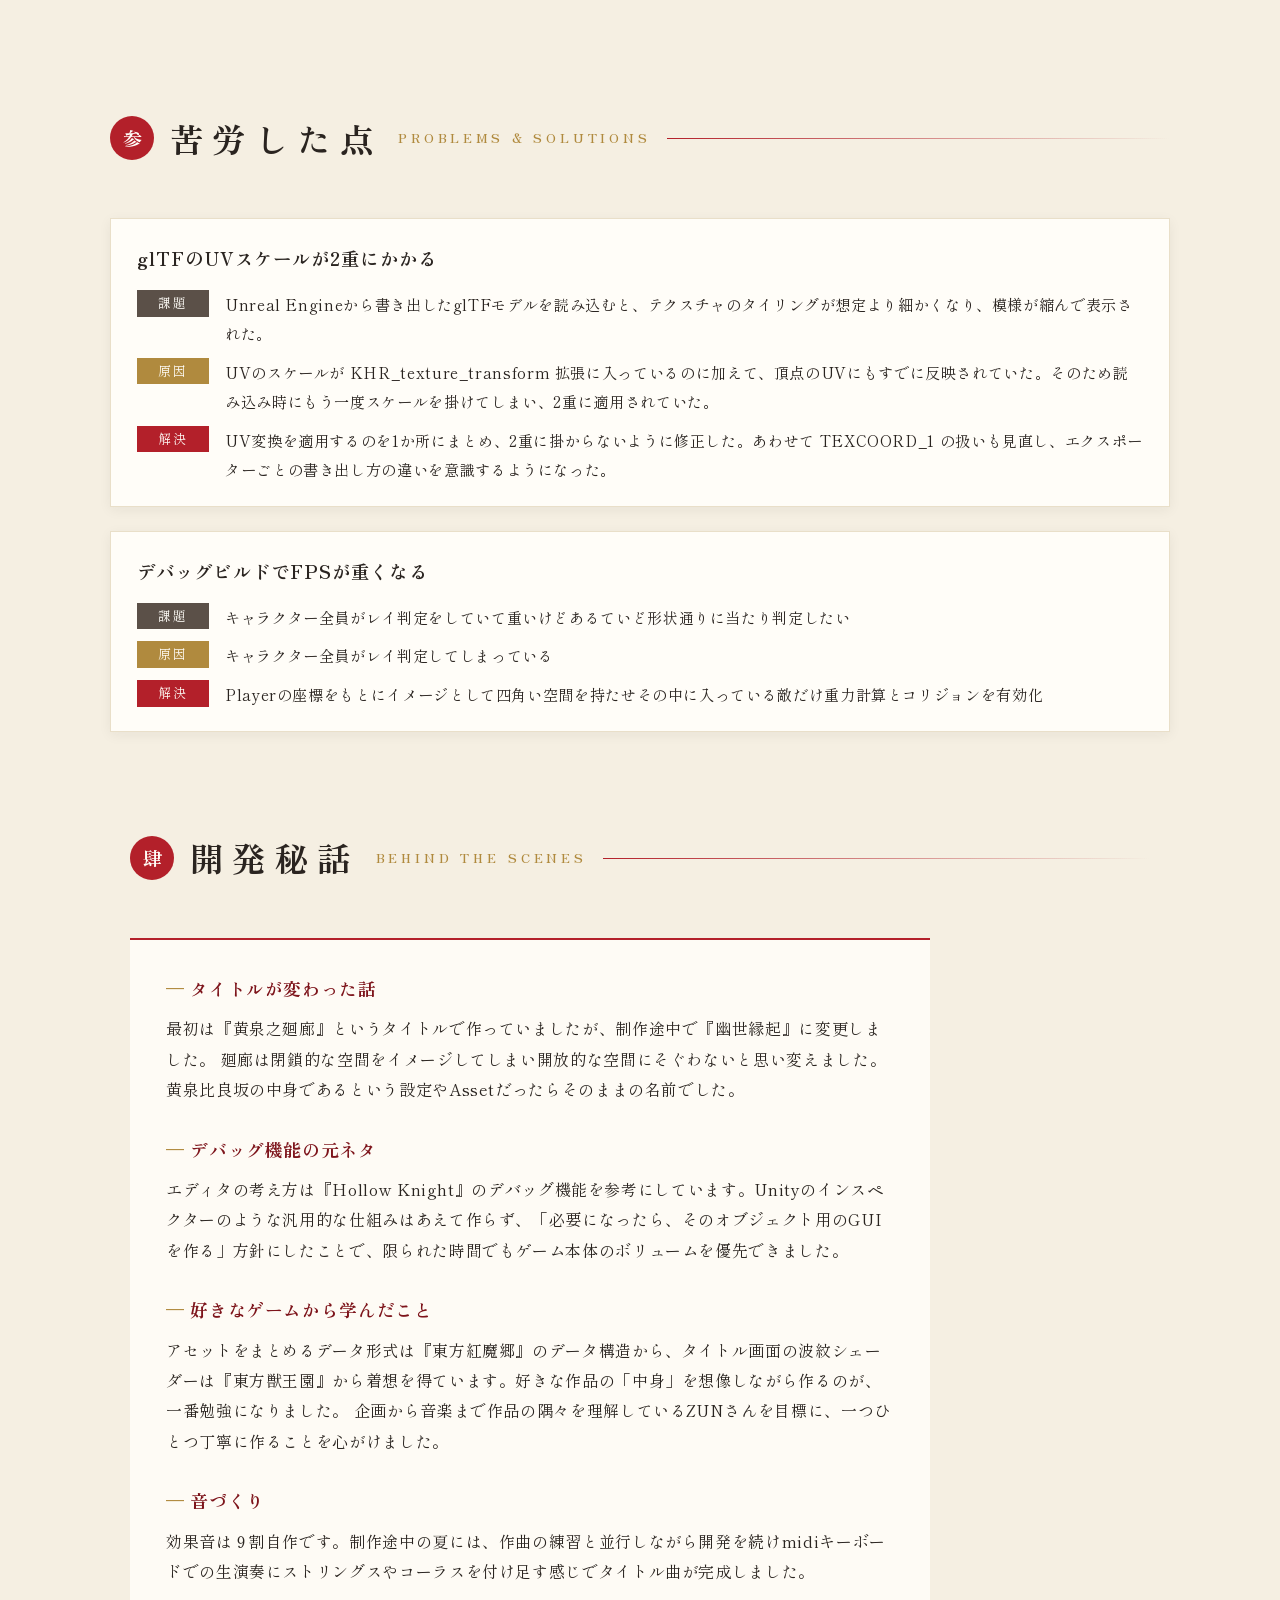
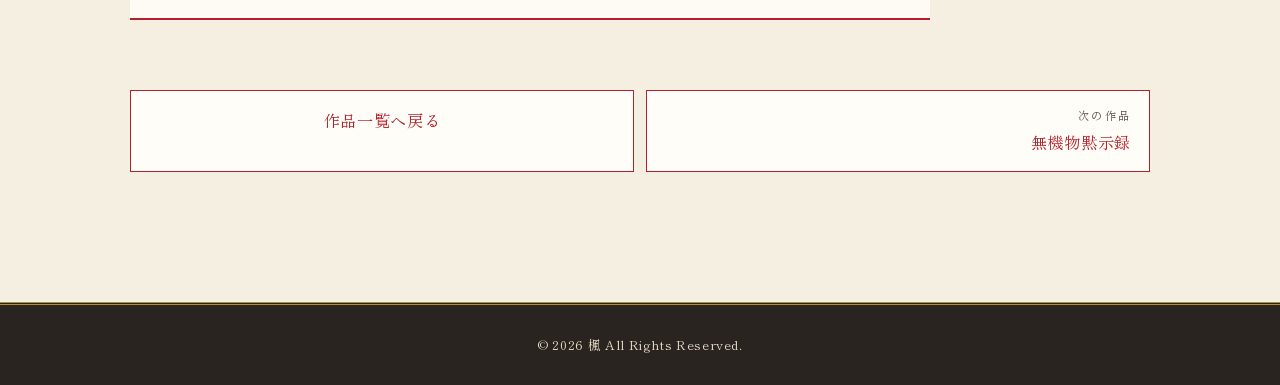
==== commit 96d966c4: "修正" ====
--- a/work-kakuriyo.html
+++ b/work-kakuriyo.html
@@ -60,7 +60,12 @@
           </table>
 
           <div class="work-links">
-            <a href="#" target="_blank" rel="noopener">ダウンロード</a>
+             <a class="work-download"
+                 href="https://kobedenshigame.itch.io/kakuriyoengi"
+                 target="_blank"
+                 rel="noopener noreferrer">
+                ダウンロード（itch.io）
+              </a>
           </div>
         </div>
       </div>
@@ -106,13 +111,14 @@
 
       <!-- プレイ動画：data-youtube に動画ID か URL -->
       <div class="detail-video reveal">
-        <div class="work-video" data-youtube=""></div>
+              <div class="work-video"
+                 data-youtube="LLTLWcle6-M"></div>
       </div>
 
       <!-- スクリーンショット（クリックで拡大）。枚数は自由に増減OK -->
       <div class="gallery reveal">
-        <img src="images/kakuriyo02.png" alt="スクリーンショット1" data-fallback="SS 1">
-        <img src="images/kakuriyo03.png" alt="スクリーンショット2" data-fallback="SS 2">
+        <img src="images/kakuriyo_ss01.jpg" alt="スクリーンショット1" data-fallback="SS 1">
+        <img src="images/kakuriyo_ss02.png" alt="スクリーンショット2" data-fallback="SS 2">
         <img src="images/kakuriyo04.png" alt="スクリーンショット3" data-fallback="SS 3">
       </div>
     </section>
@@ -143,7 +149,7 @@
 
       <article class="point reveal">
         <figure class="point-image">
-          <img src="images/kakuriyo_point2.png" alt="攻撃の手触りの演出" data-fallback="POINT 3">
+          <img src="images/kakuriyo_point2_v1.jpg" alt="攻撃の手触りの演出" data-fallback="POINT 3">
         </figure>
         <div class="point-body">
           <p class="point-no">Point 02</p>
@@ -230,7 +236,7 @@
         <h3>好きなゲームから学んだこと</h3>
         <p>
           アセットをまとめるデータ形式は『東方紅魔郷』のデータ構造から、タイトル画面の波紋シェーダーは『東方獣王園』から着想を得ています。好きな作品の「中身」を想像しながら作るのが、一番勉強になりました。
-          ZUNさんになることだけを考え作品に労力を注ぎました。
+          企画から音楽まで作品の隅々を理解しているZUNさんを目標に、一つひとつ丁寧に作ることを心がけました。
         </p>
 
         <h3>音づくり</h3>
